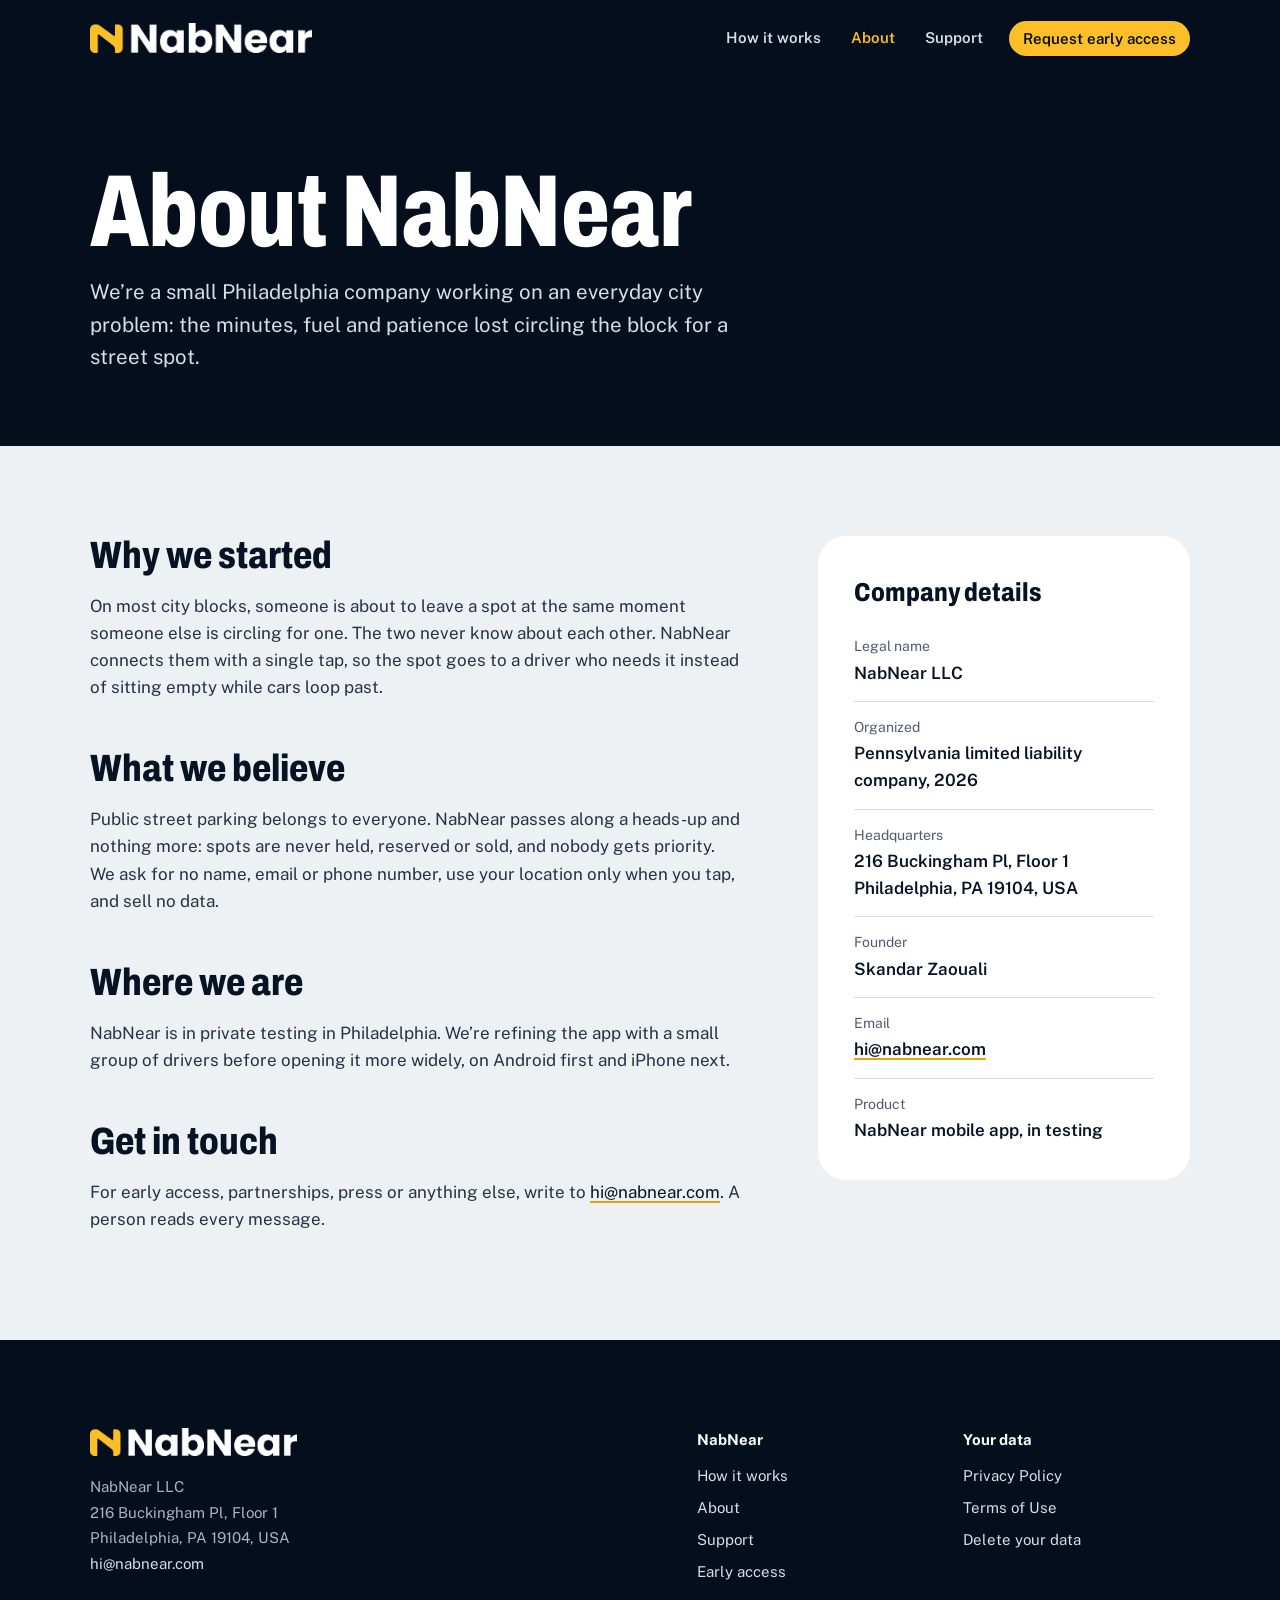
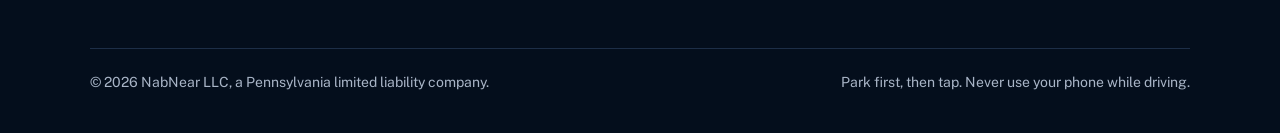
==== about/index.html @ 6b27396f "New site: design, How it works, About, Support Co-Authored-By: Claude Opus 5.5 <noreply@anthropic.co" ====
<!doctype html>
<html lang="en"><head><meta charset="utf-8"><meta name="viewport" content="width=device-width, initial-scale=1">
<title>About NabNear</title><meta name="description" content="NabNear LLC is a Pennsylvania company based in Philadelphia, building a free, anonymous way for drivers to share street parking spots as they open.">
<link rel="icon" href="/favicon.ico" sizes="any"><link rel="icon" type="image/png" sizes="32x32" href="/favicon-32.png"><link rel="apple-touch-icon" href="/apple-touch-icon.png">
<meta name="theme-color" content="#040E1C"><link rel="canonical" href="https://nabnear.com/about/">
<meta property="og:type" content="website"><meta property="og:site_name" content="NabNear"><meta property="og:title" content="About NabNear"><meta property="og:description" content="NabNear LLC is a Pennsylvania company based in Philadelphia, building a free, anonymous way for drivers to share street parking spots as they open."><meta property="og:image" content="https://nabnear.com/og.png"><meta property="og:url" content="https://nabnear.com/about/"><meta name="twitter:card" content="summary_large_image">
<link rel="preload" href="/assets/fonts/archivo.woff2" as="font" type="font/woff2" crossorigin><link rel="preload" href="/assets/fonts/public-sans.woff2" as="font" type="font/woff2" crossorigin>
<link rel="stylesheet" href="/assets/site.css">
</head><body>
<a class="skip" href="#main">Skip to content</a>
<header class="site-head"><div class="wrap">
<a href="/" class="brand" aria-label="NabNear home"><img src="/assets/logo-white.png" alt="NabNear" width="222" height="30"></a>
<nav class="nav" aria-label="Main"><a href="/how-it-works/">How it works</a><a href="/about/" aria-current="page">About</a><a href="/support/">Support</a><a class="btn btn-curb btn-sm" href="mailto:hi@nabnear.com?subject=NabNear%20early%20access">Request early access</a></nav>
<details class="menu"><summary>Menu</summary><div class="menu-panel"><a href="/">Home</a><a href="/how-it-works/">How it works</a><a href="/about/" aria-current="page">About</a><a href="/support/">Support</a><a href="mailto:hi@nabnear.com?subject=NabNear%20early%20access">Request early access</a></div></details>
</div></header>
<main id="main">
<section class="page-head"><div class="wrap"><h1>About NabNear</h1><p>We&rsquo;re a small Philadelphia company working on an everyday city problem: the minutes, fuel and patience lost circling the block for a street spot.</p></div></section>
<section class="page-body"><div class="wrap split">
<div class="prose">
<h2>Why we started</h2>
<p>On most city blocks, someone is about to leave a spot at the same moment someone else is circling for one. The two never know about each other. NabNear connects them with a single tap, so the spot goes to a driver who needs it instead of sitting empty while cars loop past.</p>
<h2>What we believe</h2>
<p>Public street parking belongs to everyone. NabNear passes along a heads-up and nothing more: spots are never held, reserved or sold, and nobody gets priority. We ask for no name, email or phone number, use your location only when you tap, and sell no data.</p>
<h2>Where we are</h2>
<p>NabNear is in private testing in Philadelphia. We&rsquo;re refining the app with a small group of drivers before opening it more widely, on Android first and iPhone next.</p>
<h2>Get in touch</h2>
<p>For early access, partnerships, press or anything else, write to <a href="mailto:hi@nabnear.com">hi@nabnear.com</a>. A person reads every message.</p>
</div>
<aside class="facts" aria-label="Company details"><h2>Company details</h2><dl>
<div><dt>Legal name</dt><dd>NabNear LLC</dd></div>
<div><dt>Organized</dt><dd>Pennsylvania limited liability company, 2026</dd></div>
<div><dt>Headquarters</dt><dd>216 Buckingham Pl, Floor 1<br>Philadelphia, PA 19104, USA</dd></div>
<div><dt>Founder</dt><dd>Skandar Zaouali</dd></div>
<div><dt>Email</dt><dd><a href="mailto:hi@nabnear.com">hi@nabnear.com</a></dd></div>
<div><dt>Product</dt><dd>NabNear mobile app, in testing</dd></div>
</dl></aside>
</div></section>
</main>
<footer class="site-foot"><div class="wrap">
<div class="foot-grid">
<div><img src="/assets/logo-white.png" alt="NabNear" width="207" height="28">
<address>NabNear LLC<br>216 Buckingham Pl, Floor 1<br>Philadelphia, PA 19104, USA<br><a href="mailto:hi@nabnear.com">hi@nabnear.com</a></address></div>
<div><h2>NabNear</h2><ul><li><a href="/how-it-works/">How it works</a></li><li><a href="/about/">About</a></li><li><a href="/support/">Support</a></li><li><a href="mailto:hi@nabnear.com?subject=NabNear%20early%20access">Early access</a></li></ul></div>
<div><h2>Your data</h2><ul><li><a href="/privacy/">Privacy Policy</a></li><li><a href="/terms/">Terms of Use</a></li><li><a href="/delete/">Delete your data</a></li></ul></div>
</div>
<div class="fine"><span>&copy; 2026 NabNear LLC, a Pennsylvania limited liability company.</span><span>Park first, then tap. Never use your phone while driving.</span></div>
</div></footer>
</body></html>
---- assets/site.css ----
/* NabNear — site styles. Fonts are self-hosted: no third-party requests. */
@font-face{font-family:"Archivo";src:url("/assets/fonts/archivo.woff2") format("woff2");font-weight:100 900;font-stretch:62% 125%;font-display:swap}
@font-face{font-family:"Public Sans";src:url("/assets/fonts/public-sans.woff2") format("woff2");font-weight:100 900;font-display:swap}

:root{
  --night:#040E1C;      /* brand navy */
  --asphalt:#0B1A2E;    /* raised dark surface */
  --lane:#1D2E47;       /* lines on dark */
  --curb:#FDBF27;       /* brand yellow: the one accent */
  --curb-deep:#E3A50C;
  --sidewalk:#EEF1F3;   /* light page background (cool, concrete) */
  --paper:#FFFFFF;
  --ink:#071325;        /* text on light */
  --slate:#4F5C70;      /* secondary text on light */
  --mist:#A9B5C7;       /* secondary text on dark */
  --rule:#D5DBE3;
  --display:"Archivo","Arial Narrow",system-ui,sans-serif;
  --text:"Public Sans",system-ui,-apple-system,"Segoe UI",Roboto,sans-serif;
  --wrap:1180px;
  --gutter:clamp(16px,4vw,40px);
}

*,*::before,*::after{box-sizing:border-box}
html{-webkit-text-size-adjust:100%;scroll-behavior:smooth}
@media (prefers-reduced-motion:reduce){html{scroll-behavior:auto}}
body{margin:0;font-family:var(--text);font-size:17px;line-height:1.6;color:var(--ink);background:var(--sidewalk);text-rendering:optimizeLegibility;-webkit-font-smoothing:antialiased}
img,svg{display:block;max-width:100%}
a{color:inherit}
:focus-visible{outline:3px solid var(--curb);outline-offset:3px;border-radius:4px}
.wrap{max-width:var(--wrap);margin:0 auto;padding:0 var(--gutter)}
.skip{position:absolute;left:-999px;top:8px;background:var(--curb);color:var(--night);padding:8px 14px;border-radius:8px;font-weight:700;z-index:20}
.skip:focus{left:12px}

/* ---------- Header ---------- */
.site-head{background:var(--night);color:#fff;position:relative;z-index:10}
.site-head .wrap{display:flex;align-items:center;gap:24px;height:76px}
.brand{display:flex;align-items:center;flex:none}
.brand img{height:30px;width:auto}
.nav{margin-left:auto;display:flex;align-items:center;gap:6px}
.nav a{font-weight:600;font-size:15px;color:#D6DEE9;text-decoration:none;padding:8px 12px;border-radius:999px}
.nav a:hover{color:#fff;background:rgba(255,255,255,.06)}
.nav a[aria-current="page"]{color:var(--curb)}
.nav .btn-sm{margin-left:8px}
.nav a.btn-curb{color:var(--night);background:var(--curb)}
.nav a.btn-curb:hover{background:#FFD04F;color:var(--night)}
.menu{display:none;margin-left:auto}
.menu summary{list-style:none;cursor:pointer;color:#fff;font-weight:600;font-size:15px;padding:9px 14px;border:1px solid var(--lane);border-radius:999px}
.menu summary::-webkit-details-marker{display:none}
.menu[open] summary{border-color:var(--curb);color:var(--curb)}
.menu-panel{position:absolute;left:0;right:0;top:76px;background:var(--night);border-top:1px solid var(--lane);padding:8px var(--gutter) 22px;display:grid}
.menu-panel a{color:#fff;text-decoration:none;font-family:var(--display);font-stretch:85%;font-weight:700;font-size:26px;padding:12px 0;border-bottom:1px solid var(--lane)}
.menu-panel a[aria-current="page"]{color:var(--curb)}
@media (max-width:860px){.nav{display:none}.menu{display:block}.brand img{height:26px}}

/* ---------- Buttons ---------- */
.btn{display:inline-flex;align-items:center;gap:10px;font-family:var(--text);font-weight:700;font-size:16px;line-height:1;text-decoration:none;padding:16px 24px;border-radius:999px;border:2px solid transparent;transition:background .15s,color .15s,border-color .15s}
.btn-curb{background:var(--curb);color:var(--night)}
.btn-curb:hover{background:#FFD04F}
.btn-ghost{color:#fff;border-color:var(--lane)}
.btn-ghost:hover{border-color:#fff}
.btn-ink{background:var(--night);color:#fff}
.btn-ink:hover{background:var(--asphalt)}
.btn-sm{padding:10px 16px;font-size:14px}

/* ---------- Hero ---------- */
.hero{background:var(--night);color:#fff;overflow:hidden;position:relative}
.hero .wrap{display:grid;grid-template-columns:minmax(0,5fr) minmax(0,6fr);gap:clamp(24px,4vw,64px);align-items:center;padding-top:clamp(40px,7vw,96px);padding-bottom:clamp(48px,7vw,104px)}
.status{display:inline-flex;align-items:center;gap:10px;font-size:15px;color:var(--mist);margin:0 0 22px}
.status i{width:9px;height:9px;border-radius:50%;background:var(--curb);box-shadow:0 0 0 4px rgba(253,191,39,.18)}
.hero h1{font-family:var(--display);font-weight:800;font-stretch:72%;font-size:clamp(64px,10.5vw,152px);line-height:.86;letter-spacing:-.01em;margin:0 0 26px}
.hero h1 span{display:block}
.lede{font-size:clamp(18px,1.6vw,21px);line-height:1.55;color:#D6DEE9;max-width:30em;margin:0 0 34px}
.actions{display:flex;flex-wrap:wrap;gap:12px}
.street{position:relative}
.street svg{width:100%;height:auto;border-radius:28px}
@media (max-width:900px){.hero .wrap{grid-template-columns:1fr}.street{margin-top:8px}}

/* ---------- Sections ---------- */
section{position:relative}
.band{padding:clamp(64px,9vw,128px) 0}
.band-dark{background:var(--night);color:#fff}
.band-paper{background:var(--paper)}
.h2{font-family:var(--display);font-weight:800;font-stretch:78%;font-size:clamp(40px,5.6vw,76px);line-height:.95;letter-spacing:-.005em;margin:0 0 18px}
.intro{font-size:19px;color:var(--slate);max-width:36em;margin:0}
.band-dark .intro{color:var(--mist)}
.head-row{display:flex;justify-content:space-between;align-items:end;gap:32px;flex-wrap:wrap;margin-bottom:clamp(40px,6vw,72px)}

/* How it works: a real sequence, drawn along a curb */
.steps{list-style:none;margin:0;padding:0;display:grid;grid-template-columns:repeat(3,minmax(0,1fr));gap:0;position:relative}
.steps::before{content:"";position:absolute;left:0;right:0;top:27px;height:6px;border-radius:6px;background:repeating-linear-gradient(90deg,var(--curb) 0 64px,var(--night) 64px 76px)}
.step{padding:0 clamp(16px,3vw,40px) 0 0;position:relative}
.step .tick{width:60px;height:60px;border-radius:18px;background:var(--night);color:var(--curb);display:grid;place-items:center;position:relative;margin-bottom:26px;border:3px solid var(--sidewalk)}
.step .tick svg{width:30px;height:30px}
.step .n{font-family:var(--display);font-stretch:75%;font-weight:700;font-size:15px;color:var(--slate);margin:0 0 4px}
.step h3{font-family:var(--display);font-weight:800;font-stretch:80%;font-size:34px;line-height:1;margin:0 0 12px}
.step p{margin:0;color:var(--slate);max-width:22em}
@media (max-width:820px){
  .steps{grid-template-columns:1fr;gap:40px}
  .steps::before{left:23px;right:auto;top:8px;bottom:8px;width:6px;height:auto;background:repeating-linear-gradient(180deg,var(--curb) 0 64px,var(--night) 64px 76px)}
  .step{display:grid;grid-template-columns:52px minmax(0,1fr);column-gap:18px;padding:0}
  .step .tick{grid-row:1 / span 3;margin:0;width:52px;height:52px;border-radius:16px}
  .step .n,.step h3,.step p{grid-column:2}
}
/* Alerts */
.alerts{display:grid;grid-template-columns:repeat(2,minmax(0,1fr));gap:clamp(16px,2.4vw,28px);margin-top:clamp(56px,7vw,88px)}
.alert{background:var(--paper);border-radius:28px;padding:clamp(26px,3vw,40px);display:grid;grid-template-columns:auto 1fr;gap:20px;align-items:start}
.alert .ic{width:52px;height:52px;border-radius:16px;background:var(--curb);color:var(--night);display:grid;place-items:center}
.alert .ic svg{width:26px;height:26px}
.alert h3{font-family:var(--display);font-weight:800;font-stretch:82%;font-size:28px;line-height:1.05;margin:4px 0 8px}
.alert p{margin:0;color:var(--slate)}
@media (max-width:820px){.alerts{grid-template-columns:1fr}}

/* Promises: definition list on dark */
.promises{display:grid;grid-template-columns:minmax(0,4fr) minmax(0,7fr);gap:clamp(32px,6vw,96px);align-items:start}
.promises dl{margin:0;border-top:1px solid var(--lane)}
.promises dl > div{display:grid;grid-template-columns:minmax(0,5fr) minmax(0,7fr);gap:24px;padding:26px 0;border-bottom:1px solid var(--lane)}
.promises dt{font-family:var(--display);font-weight:800;font-stretch:82%;font-size:clamp(24px,2.4vw,32px);line-height:1.05;color:#fff}
.promises dd{margin:0;color:var(--mist)}
@media (max-width:900px){.promises{grid-template-columns:1fr}.promises dl > div{grid-template-columns:1fr;gap:6px}}

/* Philadelphia: street-sign grid */
.city{display:grid;grid-template-columns:minmax(0,5fr) minmax(0,6fr);gap:clamp(32px,6vw,96px);align-items:center}
.signs{display:flex;flex-wrap:wrap;gap:10px}
.sign{font-family:var(--display);font-stretch:70%;font-weight:700;font-size:clamp(18px,1.8vw,24px);background:var(--night);color:#fff;padding:9px 16px 8px;border-radius:8px;box-shadow:inset 0 0 0 2px #fff,inset 0 0 0 4px var(--night);white-space:nowrap}
.sign.on{background:var(--curb);color:var(--night);box-shadow:inset 0 0 0 2px var(--night),inset 0 0 0 4px var(--curb)}
@media (max-width:900px){.city{grid-template-columns:1fr}}

/* Safety strip */
.safety{background:var(--curb);color:var(--night)}
.safety .wrap{display:flex;align-items:center;gap:22px;padding-top:30px;padding-bottom:30px;flex-wrap:wrap}
.safety svg{width:40px;height:40px;flex:none}
.safety p{margin:0;font-family:var(--display);font-stretch:80%;font-weight:800;font-size:clamp(24px,2.8vw,36px);line-height:1.05}
.safety small{display:block;font-family:var(--text);font-weight:500;font-size:16px;font-stretch:100%;margin-top:6px}

/* Closing call */
.closer .wrap{display:flex;justify-content:space-between;align-items:center;gap:28px;flex-wrap:wrap}
.closer .h2{margin:0}

/* ---------- Inner pages ---------- */
.page-head{background:var(--night);color:#fff;padding:clamp(48px,7vw,96px) 0 clamp(40px,6vw,72px)}
.page-head h1{font-family:var(--display);font-weight:800;font-stretch:74%;font-size:clamp(52px,8vw,112px);line-height:.9;margin:0 0 18px;letter-spacing:-.005em}
.page-head p{font-size:clamp(18px,1.6vw,21px);color:#D6DEE9;max-width:34em;margin:0}
.page-body{padding:clamp(48px,7vw,96px) 0}
.split{display:grid;grid-template-columns:minmax(0,7fr) minmax(0,4fr);gap:clamp(32px,6vw,88px);align-items:start}
@media (max-width:900px){.split{grid-template-columns:1fr}}
.prose{max-width:42em}
.prose h2{font-family:var(--display);font-weight:800;font-stretch:80%;font-size:clamp(28px,3vw,38px);line-height:1.05;margin:48px 0 12px}
.prose h2:first-child{margin-top:0}
.prose p,.prose li{color:#253247}
.prose a{color:var(--ink);text-decoration-color:var(--curb-deep);text-decoration-thickness:2px;text-underline-offset:3px}
.facts{background:var(--paper);border-radius:28px;padding:clamp(24px,3vw,36px);position:sticky;top:24px}
.facts h2{font-family:var(--display);font-weight:800;font-stretch:82%;font-size:26px;margin:0 0 8px}
.facts dl{margin:0}
.facts dl > div{padding:14px 0;border-bottom:1px solid var(--rule)}
.facts dl > div:last-child{border-bottom:0;padding-bottom:0}
.facts dt{font-size:14px;color:var(--slate)}
.facts dd{margin:2px 0 0;font-weight:600}
.facts a{text-decoration-color:var(--curb-deep);text-decoration-thickness:2px;text-underline-offset:3px}

/* FAQ */
.faq{border-top:2px solid var(--night)}
.faq details{border-bottom:1px solid var(--rule)}
.faq summary{cursor:pointer;list-style:none;display:flex;justify-content:space-between;align-items:center;gap:20px;padding:22px 0;font-family:var(--display);font-stretch:85%;font-weight:700;font-size:clamp(20px,2vw,25px);line-height:1.2}
.faq summary::-webkit-details-marker{display:none}
.faq summary::after{content:"";flex:none;width:30px;height:30px;border-radius:50%;background:var(--night) url("data:image/svg+xml,%3Csvg xmlns='http://www.w3.org/2000/svg' viewBox='0 0 24 24'%3E%3Cpath d='M12 5v14M5 12h14' stroke='%23FDBF27' stroke-width='2.6' stroke-linecap='round'/%3E%3C/svg%3E") center/16px no-repeat;transition:transform .2s}
.faq details[open] summary::after{transform:rotate(45deg)}
.faq .a{padding:0 0 24px;color:#253247;max-width:40em}
.faq .a p{margin:0 0 12px}
.faq .a p:last-child{margin:0}
@media (prefers-reduced-motion:reduce){.faq summary::after{transition:none}}
.contact-card{background:var(--night);color:#fff;border-radius:28px;padding:clamp(26px,3vw,36px);position:sticky;top:24px}
.contact-card h2{font-family:var(--display);font-weight:800;font-stretch:82%;font-size:30px;line-height:1;margin:0 0 10px}
.contact-card p{color:var(--mist);margin:0 0 20px}
.contact-card ul{list-style:none;margin:22px 0 0;padding:20px 0 0;border-top:1px solid var(--lane)}
.contact-card li{margin:0 0 10px}
.contact-card li a{color:#fff;text-decoration-color:var(--curb);text-underline-offset:3px}

/* Legal pages keep their existing markup inside .legal */
.legal{max-width:52em}
.legal h1{display:none}
.legal .meta{color:var(--slate);font-size:15px;margin:0 0 28px}
.legal h2{font-family:var(--display);font-weight:800;font-stretch:82%;font-size:clamp(24px,2.4vw,30px);line-height:1.1;margin:40px 0 10px}
.legal p,.legal li{color:#253247}
.legal a{color:var(--ink);text-decoration-color:var(--curb-deep);text-decoration-thickness:2px;text-underline-offset:3px}
.legal .tbl{overflow-x:auto;border-radius:18px;border:1px solid var(--rule);background:var(--paper);margin:14px 0}
.legal table{border-collapse:collapse;width:100%;font-size:15px;min-width:640px}
.legal th,.legal td{padding:12px 14px;text-align:left;vertical-align:top;border-bottom:1px solid var(--rule)}
.legal tr:last-child td{border-bottom:0}
.legal th{background:var(--night);color:#fff;font-weight:600}
.legal input{font:inherit;font-size:22px;letter-spacing:3px;padding:16px 18px;width:100%;max-width:420px;border:2px solid var(--rule);border-radius:16px;text-transform:uppercase;background:var(--paper);color:var(--ink);display:block}
.legal input:focus{border-color:var(--night);outline:none;box-shadow:0 0 0 4px rgba(253,191,39,.55)}
.legal button{margin-top:14px;font:inherit;font-weight:700;padding:16px 24px;border:0;border-radius:999px;background:#B91C1C;color:#fff;cursor:pointer}
.legal button:hover{background:#991616}
.legal button:disabled{opacity:.6;cursor:default}
.legal #msg{margin-top:16px;font-weight:700}
.legal small{color:var(--slate);font-size:15px}

/* ---------- Footer ---------- */
.site-foot{background:var(--night);color:var(--mist);padding:clamp(56px,7vw,88px) 0 40px;font-size:15px}
.foot-grid{display:grid;grid-template-columns:minmax(0,5fr) repeat(2,minmax(0,2fr));gap:40px}
.foot-grid img{height:28px;width:auto;margin-bottom:18px}
.foot-grid h2{font-family:var(--text);font-size:15px;font-weight:700;color:#fff;margin:0 0 12px}
.foot-grid ul{list-style:none;margin:0;padding:0}
.foot-grid li{margin:0 0 8px}
.site-foot a{color:#D6DEE9;text-decoration:none}
.site-foot a:hover{color:var(--curb)}
.foot-grid address{font-style:normal;line-height:1.7}
.fine{margin-top:56px;padding-top:22px;border-top:1px solid var(--lane);display:flex;flex-wrap:wrap;justify-content:space-between;gap:12px;font-size:14px}
@media (max-width:760px){.foot-grid{grid-template-columns:1fr 1fr}.foot-grid > div:first-child{grid-column:1/-1}}

/* ---------- Hero street animation ---------- */
.street .leaver{animation:leave 11s cubic-bezier(.55,0,.35,1) infinite}
.street .slot{opacity:0;animation:slot 11s ease infinite}
.street .pin{opacity:0;transform-origin:50% 100%;transform-box:fill-box;animation:pin 11s cubic-bezier(.3,1.6,.5,1) infinite}
.street .seeker{animation:seek 11s cubic-bezier(.3,0,.2,1) infinite}
.street .chip-open{opacity:0;animation:chipOpen 11s ease infinite}
.street .chip-got{opacity:0;animation:chipGot 11s ease infinite}
.street .halo{opacity:0;transform-origin:center;transform-box:fill-box;animation:halo 11s ease-out infinite}
@keyframes leave{0%,12%{transform:translate(0,0)}20%{transform:translate(14px,32px)}34%{transform:translate(420px,40px);opacity:1}36%,100%{transform:translate(420px,40px);opacity:0}}
@keyframes slot{0%,20%{opacity:0}26%,78%{opacity:1}86%,100%{opacity:0}}
@keyframes pin{0%,24%{opacity:0;transform:translateY(-26px) scale(.6)}30%{opacity:1;transform:translateY(0) scale(1)}62%{opacity:1;transform:translateY(0) scale(1)}68%,100%{opacity:0;transform:translateY(-8px) scale(.9)}}
@keyframes halo{0%,28%{opacity:0;transform:scale(.4)}34%{opacity:.55;transform:scale(1)}44%{opacity:0;transform:scale(1.6)}100%{opacity:0}}
@keyframes seek{0%,36%{transform:translate(-300px,40px)}58%{transform:translate(-10px,40px)}66%{transform:translate(4px,8px)}72%,92%{transform:translate(0,0);opacity:1}97%,100%{transform:translate(0,0);opacity:0}}
@keyframes chipOpen{0%,28%{opacity:0}32%,60%{opacity:1}64%,100%{opacity:0}}
@keyframes chipGot{0%,68%{opacity:0}72%,90%{opacity:1}95%,100%{opacity:0}}
@media (prefers-reduced-motion:reduce){
  .street .leaver{animation:none;opacity:0}
  .street .seeker{animation:none;transform:translate(-120px,40px)}
  .street .slot,.street .pin,.street .chip-open{animation:none;opacity:1;transform:none}
  .street .chip-got,.street .halo{animation:none;opacity:0}
}

/* Polish */
h1,h2,h3,.h2{text-wrap:balance}
p,dd,li{text-wrap:pretty}
.street svg{box-shadow:0 0 0 1px var(--lane),0 30px 80px -30px rgba(0,0,0,.8)}
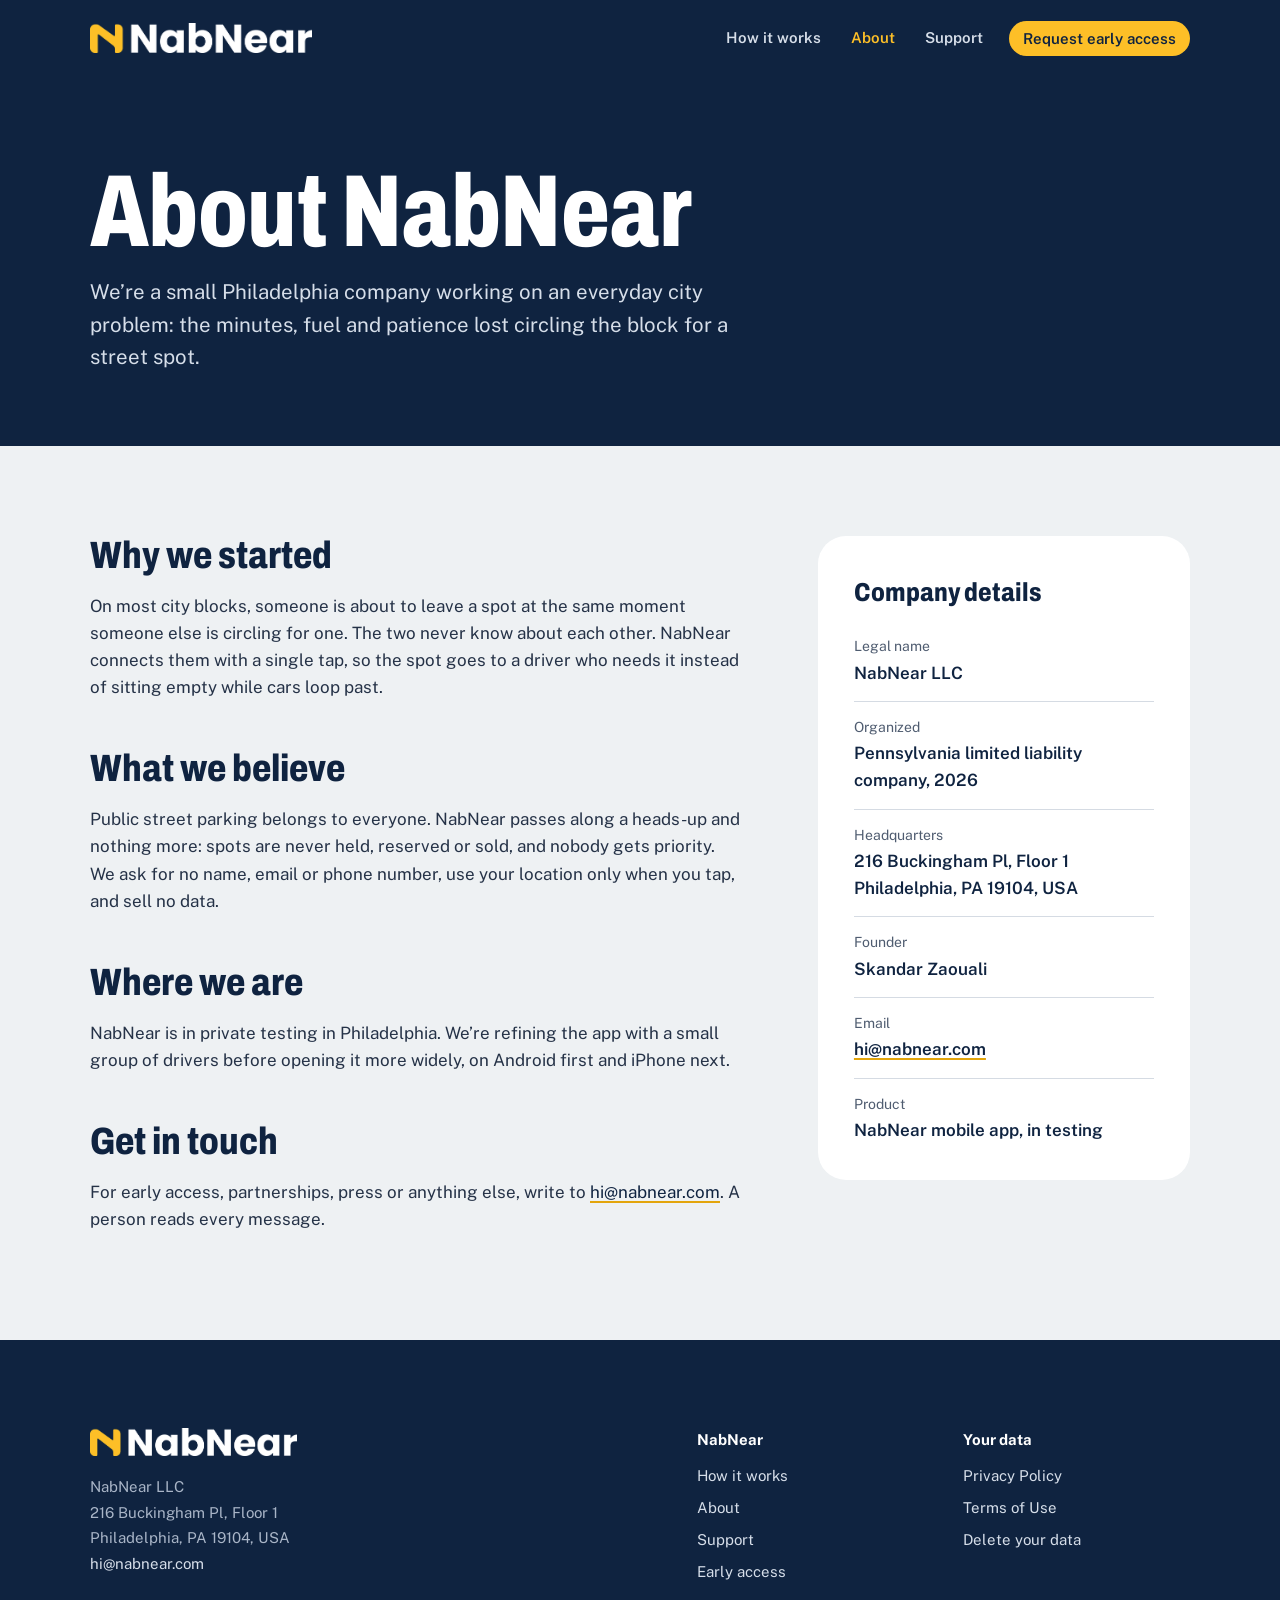
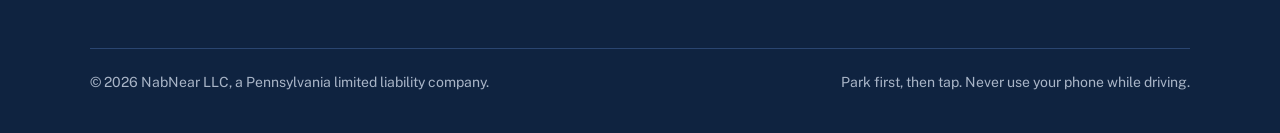
==== commit ef919045: "Brand navy #0F2340, N pin in hero, new touch icon, privacy wording Co-Authored-By: Claude Opus 5.5 <" ====
--- a/about/index.html
+++ b/about/index.html
@@ -2,7 +2,7 @@
 <html lang="en"><head><meta charset="utf-8"><meta name="viewport" content="width=device-width, initial-scale=1">
 <title>About NabNear</title><meta name="description" content="NabNear LLC is a Pennsylvania company based in Philadelphia, building a free, anonymous way for drivers to share street parking spots as they open.">
 <link rel="icon" href="/favicon.ico" sizes="any"><link rel="icon" type="image/png" sizes="32x32" href="/favicon-32.png"><link rel="apple-touch-icon" href="/apple-touch-icon.png">
-<meta name="theme-color" content="#040E1C"><link rel="canonical" href="https://nabnear.com/about/">
+<meta name="theme-color" content="#0F2340"><link rel="canonical" href="https://nabnear.com/about/">
 <meta property="og:type" content="website"><meta property="og:site_name" content="NabNear"><meta property="og:title" content="About NabNear"><meta property="og:description" content="NabNear LLC is a Pennsylvania company based in Philadelphia, building a free, anonymous way for drivers to share street parking spots as they open."><meta property="og:image" content="https://nabnear.com/og.png"><meta property="og:url" content="https://nabnear.com/about/"><meta name="twitter:card" content="summary_large_image">
 <link rel="preload" href="/assets/fonts/archivo.woff2" as="font" type="font/woff2" crossorigin><link rel="preload" href="/assets/fonts/public-sans.woff2" as="font" type="font/woff2" crossorigin>
 <link rel="stylesheet" href="/assets/site.css">
--- a/assets/site.css
+++ b/assets/site.css
@@ -3,14 +3,14 @@
 @font-face{font-family:"Public Sans";src:url("/assets/fonts/public-sans.woff2") format("woff2");font-weight:100 900;font-display:swap}
 
 :root{
-  --night:#040E1C;      /* brand navy */
-  --asphalt:#0B1A2E;    /* raised dark surface */
-  --lane:#1D2E47;       /* lines on dark */
+  --night:#0F2340;      /* brand navy */
+  --asphalt:#183156;    /* raised dark surface */
+  --lane:#2A4570;       /* lines on dark */
   --curb:#FDBF27;       /* brand yellow: the one accent */
   --curb-deep:#E3A50C;
   --sidewalk:#EEF1F3;   /* light page background (cool, concrete) */
   --paper:#FFFFFF;
-  --ink:#071325;        /* text on light */
+  --ink:#0F2340;        /* text on light */
   --slate:#4F5C70;      /* secondary text on light */
   --mist:#A9B5C7;       /* secondary text on dark */
   --rule:#D5DBE3;
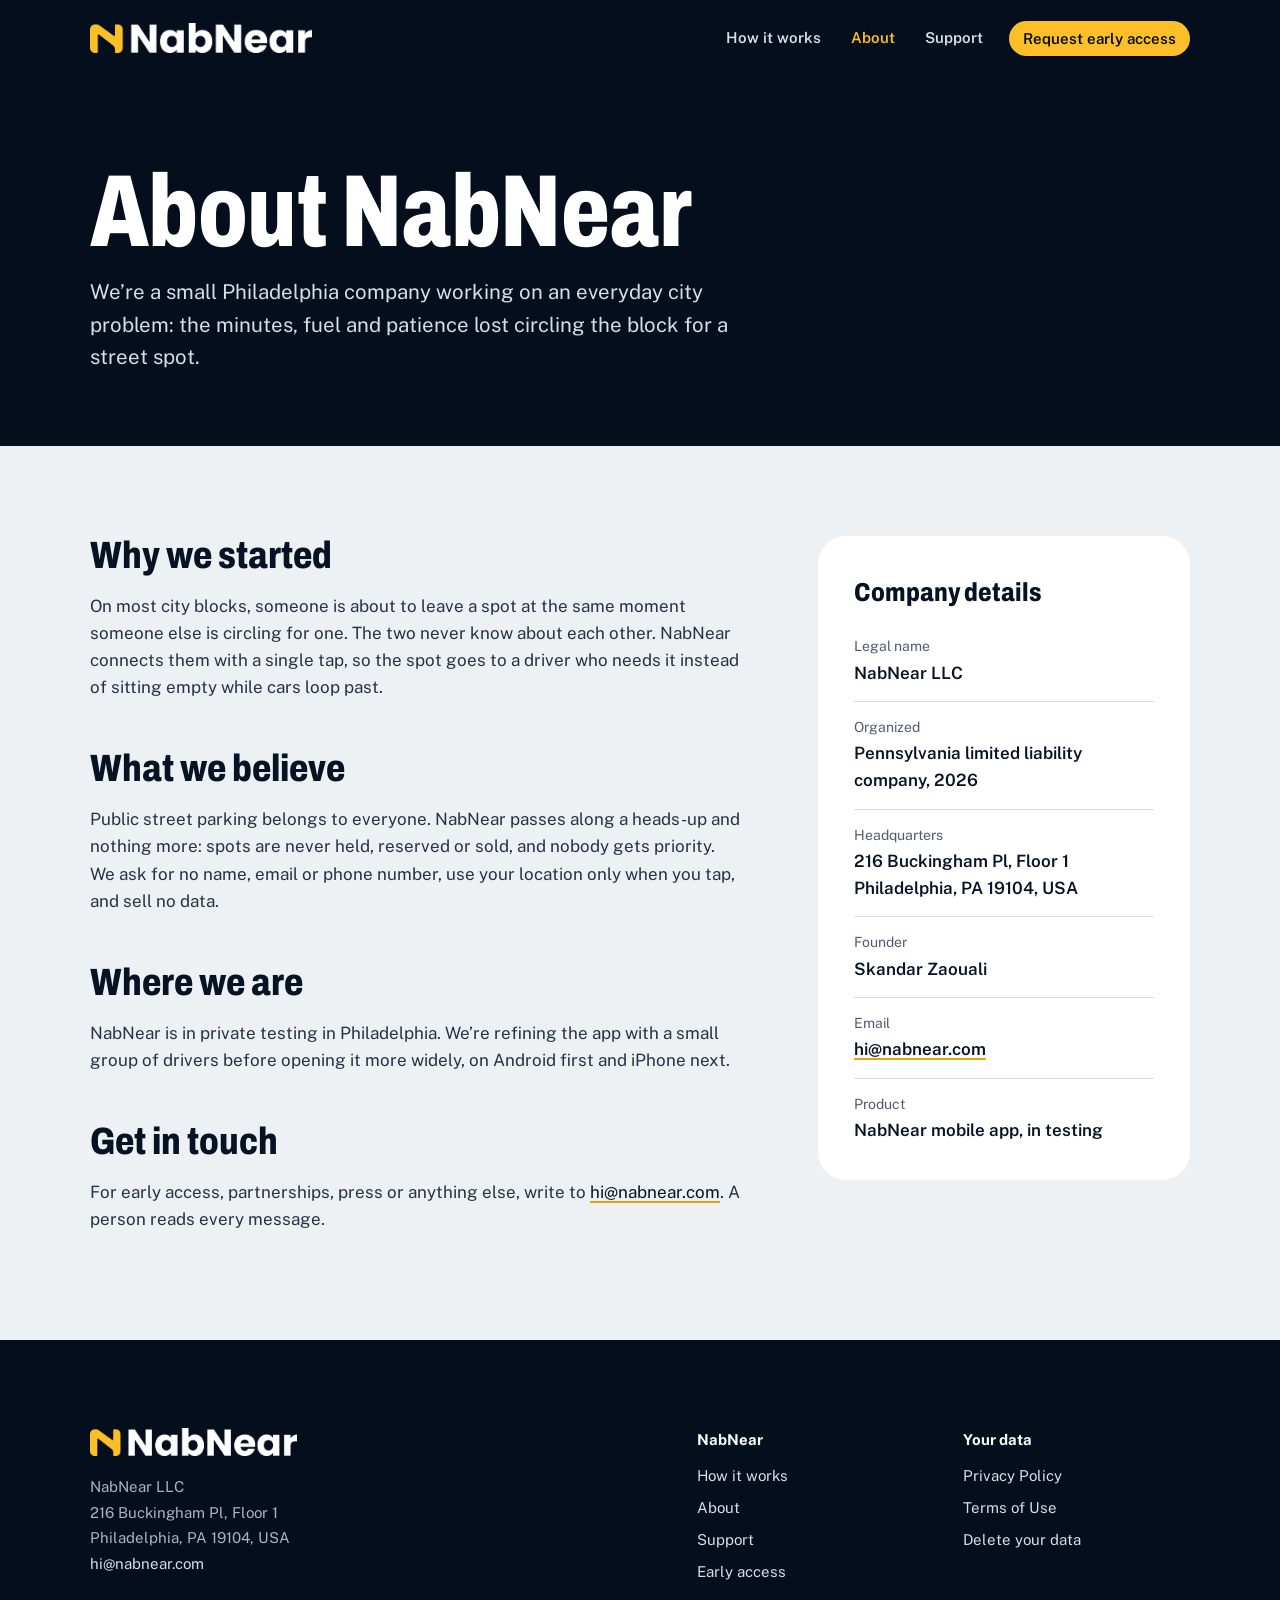
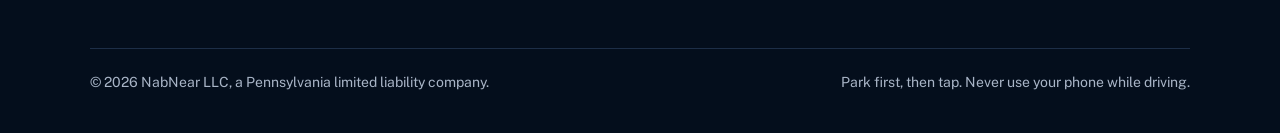
==== commit a2353838: "Back to original dark navy, keep N pin Co-Authored-By: Claude Opus 5.5 <noreply@anthropic.com>" ====
--- a/about/index.html
+++ b/about/index.html
@@ -2,7 +2,7 @@
 <html lang="en"><head><meta charset="utf-8"><meta name="viewport" content="width=device-width, initial-scale=1">
 <title>About NabNear</title><meta name="description" content="NabNear LLC is a Pennsylvania company based in Philadelphia, building a free, anonymous way for drivers to share street parking spots as they open.">
 <link rel="icon" href="/favicon.ico" sizes="any"><link rel="icon" type="image/png" sizes="32x32" href="/favicon-32.png"><link rel="apple-touch-icon" href="/apple-touch-icon.png">
-<meta name="theme-color" content="#0F2340"><link rel="canonical" href="https://nabnear.com/about/">
+<meta name="theme-color" content="#040E1C"><link rel="canonical" href="https://nabnear.com/about/">
 <meta property="og:type" content="website"><meta property="og:site_name" content="NabNear"><meta property="og:title" content="About NabNear"><meta property="og:description" content="NabNear LLC is a Pennsylvania company based in Philadelphia, building a free, anonymous way for drivers to share street parking spots as they open."><meta property="og:image" content="https://nabnear.com/og.png"><meta property="og:url" content="https://nabnear.com/about/"><meta name="twitter:card" content="summary_large_image">
 <link rel="preload" href="/assets/fonts/archivo.woff2" as="font" type="font/woff2" crossorigin><link rel="preload" href="/assets/fonts/public-sans.woff2" as="font" type="font/woff2" crossorigin>
 <link rel="stylesheet" href="/assets/site.css">
--- a/assets/site.css
+++ b/assets/site.css
@@ -3,14 +3,14 @@
 @font-face{font-family:"Public Sans";src:url("/assets/fonts/public-sans.woff2") format("woff2");font-weight:100 900;font-display:swap}
 
 :root{
-  --night:#0F2340;      /* brand navy */
-  --asphalt:#183156;    /* raised dark surface */
-  --lane:#2A4570;       /* lines on dark */
+  --night:#040E1C;      /* brand navy */
+  --asphalt:#0B1A2E;    /* raised dark surface */
+  --lane:#1D2E47;       /* lines on dark */
   --curb:#FDBF27;       /* brand yellow: the one accent */
   --curb-deep:#E3A50C;
   --sidewalk:#EEF1F3;   /* light page background (cool, concrete) */
   --paper:#FFFFFF;
-  --ink:#0F2340;        /* text on light */
+  --ink:#071325;        /* text on light */
   --slate:#4F5C70;      /* secondary text on light */
   --mist:#A9B5C7;       /* secondary text on dark */
   --rule:#D5DBE3;
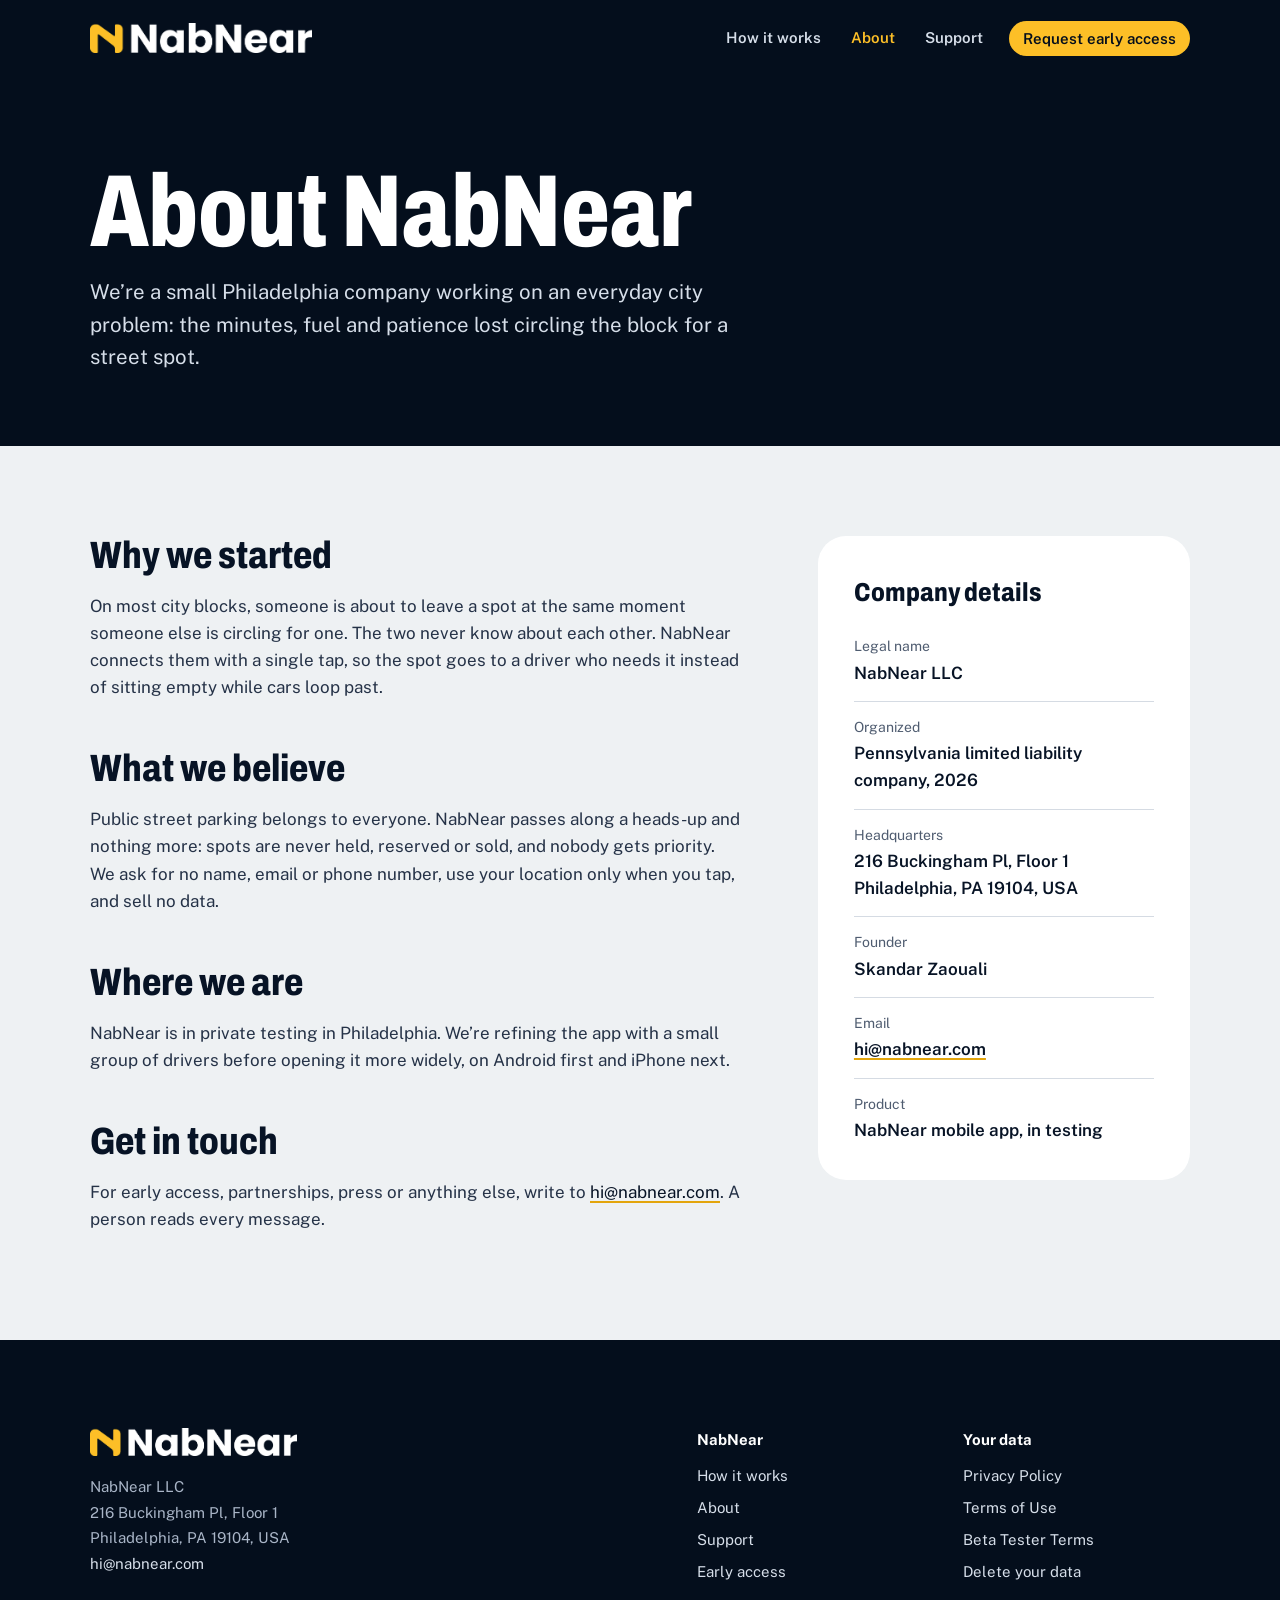
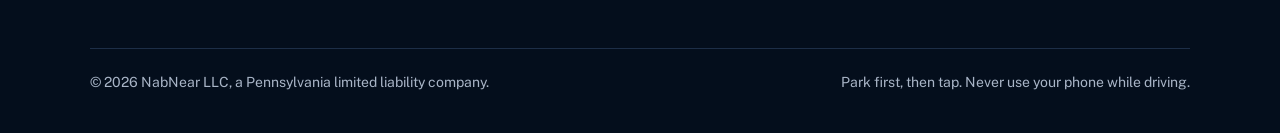
==== commit a5718770: "Beta Tester Terms page, required agreement checkbox on early-access form Co-Authored-By: Claude Opus" ====
--- a/about/index.html
+++ b/about/index.html
@@ -1,17 +1,17 @@
 <!doctype html>
 <html lang="en"><head><meta charset="utf-8"><meta name="viewport" content="width=device-width, initial-scale=1">
-<title>About NabNear</title><meta name="description" content="NabNear LLC is a Pennsylvania company based in Philadelphia, building a free, anonymous way for drivers to share street parking spots as they open.">
+<title>About NabNear</title><meta name="description" content="NabNear LLC is a Pennsylvania company based in Philadelphia, building a free, no-sign-up way for drivers to share street parking spots as they open.">
 <link rel="icon" href="/favicon.ico" sizes="any"><link rel="icon" type="image/png" sizes="32x32" href="/favicon-32.png"><link rel="apple-touch-icon" href="/apple-touch-icon.png">
 <meta name="theme-color" content="#040E1C"><link rel="canonical" href="https://nabnear.com/about/">
-<meta property="og:type" content="website"><meta property="og:site_name" content="NabNear"><meta property="og:title" content="About NabNear"><meta property="og:description" content="NabNear LLC is a Pennsylvania company based in Philadelphia, building a free, anonymous way for drivers to share street parking spots as they open."><meta property="og:image" content="https://nabnear.com/og.png"><meta property="og:url" content="https://nabnear.com/about/"><meta name="twitter:card" content="summary_large_image">
+<meta property="og:type" content="website"><meta property="og:site_name" content="NabNear"><meta property="og:title" content="About NabNear"><meta property="og:description" content="NabNear LLC is a Pennsylvania company based in Philadelphia, building a free, no-sign-up way for drivers to share street parking spots as they open."><meta property="og:image" content="https://nabnear.com/og.png"><meta property="og:url" content="https://nabnear.com/about/"><meta name="twitter:card" content="summary_large_image">
 <link rel="preload" href="/assets/fonts/archivo.woff2" as="font" type="font/woff2" crossorigin><link rel="preload" href="/assets/fonts/public-sans.woff2" as="font" type="font/woff2" crossorigin>
 <link rel="stylesheet" href="/assets/site.css">
 </head><body>
 <a class="skip" href="#main">Skip to content</a>
 <header class="site-head"><div class="wrap">
 <a href="/" class="brand" aria-label="NabNear home"><img src="/assets/logo-white.png" alt="NabNear" width="222" height="30"></a>
-<nav class="nav" aria-label="Main"><a href="/how-it-works/">How it works</a><a href="/about/" aria-current="page">About</a><a href="/support/">Support</a><a class="btn btn-curb btn-sm" href="mailto:hi@nabnear.com?subject=NabNear%20early%20access">Request early access</a></nav>
-<details class="menu"><summary>Menu</summary><div class="menu-panel"><a href="/">Home</a><a href="/how-it-works/">How it works</a><a href="/about/" aria-current="page">About</a><a href="/support/">Support</a><a href="mailto:hi@nabnear.com?subject=NabNear%20early%20access">Request early access</a></div></details>
+<nav class="nav" aria-label="Main"><a href="/how-it-works/">How it works</a><a href="/about/" aria-current="page">About</a><a href="/support/">Support</a><a class="btn btn-curb btn-sm" href="/#early">Request early access</a></nav>
+<details class="menu"><summary>Menu</summary><div class="menu-panel"><a href="/">Home</a><a href="/how-it-works/">How it works</a><a href="/about/" aria-current="page">About</a><a href="/support/">Support</a><a href="/#early">Request early access</a></div></details>
 </div></header>
 <main id="main">
 <section class="page-head"><div class="wrap"><h1>About NabNear</h1><p>We&rsquo;re a small Philadelphia company working on an everyday city problem: the minutes, fuel and patience lost circling the block for a street spot.</p></div></section>
@@ -40,8 +40,8 @@
 <div class="foot-grid">
 <div><img src="/assets/logo-white.png" alt="NabNear" width="207" height="28">
 <address>NabNear LLC<br>216 Buckingham Pl, Floor 1<br>Philadelphia, PA 19104, USA<br><a href="mailto:hi@nabnear.com">hi@nabnear.com</a></address></div>
-<div><h2>NabNear</h2><ul><li><a href="/how-it-works/">How it works</a></li><li><a href="/about/">About</a></li><li><a href="/support/">Support</a></li><li><a href="mailto:hi@nabnear.com?subject=NabNear%20early%20access">Early access</a></li></ul></div>
-<div><h2>Your data</h2><ul><li><a href="/privacy/">Privacy Policy</a></li><li><a href="/terms/">Terms of Use</a></li><li><a href="/delete/">Delete your data</a></li></ul></div>
+<div><h2>NabNear</h2><ul><li><a href="/how-it-works/">How it works</a></li><li><a href="/about/">About</a></li><li><a href="/support/">Support</a></li><li><a href="/#early">Early access</a></li></ul></div>
+<div><h2>Your data</h2><ul><li><a href="/privacy/">Privacy Policy</a></li><li><a href="/terms/">Terms of Use</a></li><li><a href="/beta-terms/">Beta Tester Terms</a></li><li><a href="/delete/">Delete your data</a></li></ul></div>
 </div>
 <div class="fine"><span>&copy; 2026 NabNear LLC, a Pennsylvania limited liability company.</span><span>Park first, then tap. Never use your phone while driving.</span></div>
 </div></footer>
--- a/assets/site.css
+++ b/assets/site.css
@@ -69,6 +69,8 @@
 .status i{width:9px;height:9px;border-radius:50%;background:var(--curb);box-shadow:0 0 0 4px rgba(253,191,39,.18)}
 .hero h1{font-family:var(--display);font-weight:800;font-stretch:72%;font-size:clamp(64px,10.5vw,152px);line-height:.86;letter-spacing:-.01em;margin:0 0 26px}
 .hero h1 span{display:block}
+.hero h1 .h1-park{color:var(--curb,#F6BE2C);font-size:.42em;line-height:1.1;margin-top:.35em;letter-spacing:0}
+.tagline{font-family:var(--display);font-weight:700;font-size:clamp(20px,2vw,26px);line-height:1.3;color:#fff;margin:0 0 14px}
 .lede{font-size:clamp(18px,1.6vw,21px);line-height:1.55;color:#D6DEE9;max-width:30em;margin:0 0 34px}
 .actions{display:flex;flex-wrap:wrap;gap:12px}
 .street{position:relative}
@@ -136,6 +138,40 @@
 .closer .wrap{display:flex;justify-content:space-between;align-items:center;gap:28px;flex-wrap:wrap}
 .closer .h2{margin:0}
 
+
+/* Early access form */
+.closer .wrap{align-items:flex-start}
+.early-copy{flex:1 1 320px;max-width:30em}
+.early-copy p{color:var(--slate);margin:12px 0 0}
+.early-form{flex:1 1 380px;max-width:520px;display:grid;gap:16px;background:var(--night);color:#fff;border-radius:24px;padding:clamp(24px,3vw,36px);box-shadow:0 24px 48px -28px rgba(4,14,28,.55)}
+.early-form .field{display:grid;gap:6px;margin:0;padding:0;border:0;min-width:0}
+.early-form label,.early-form legend{font-weight:700;font-size:15px;padding:0;color:#fff}
+.early-form label span{color:var(--curb)}
+.early-form legend{margin-bottom:6px}
+.early-form input[type=text],.early-form input[type=email]{font:inherit;font-size:16px;color:#fff;background:var(--asphalt);border:2px solid var(--lane);border-radius:12px;padding:12px 14px;width:100%;transition:border-color .15s}
+.early-form input::placeholder{color:var(--mist);opacity:.8}
+.early-form input[type=text]:hover,.early-form input[type=email]:hover{border-color:#2C4366}
+.early-form input:focus-visible{outline:none;border-color:var(--curb);box-shadow:0 0 0 3px rgba(253,191,39,.25)}
+.early-form input:-webkit-autofill{-webkit-text-fill-color:#fff;-webkit-box-shadow:0 0 0 40px var(--asphalt) inset;caret-color:#fff}
+.early-form .choice{display:inline-flex;align-items:center;gap:8px;font-weight:500;margin-right:22px;cursor:pointer;color:#fff}
+.early-form .choice input{width:18px;height:18px;accent-color:var(--curb)}
+.early-form .agree{display:flex;align-items:flex-start;gap:10px;font-weight:500;font-size:14px;line-height:1.45;color:#fff;cursor:pointer}
+.early-form .agree input{flex:none;width:20px;height:20px;margin:1px 0 0;accent-color:var(--curb)}
+.early-form .agree a{color:var(--curb);text-decoration:underline}
+.early-form .agree>span{color:#fff}
+.early-form .agree>span>span{color:var(--curb)}
+.early-form .agree input:focus-visible{outline:2px solid var(--curb);outline-offset:2px}
+.early-form button{justify-self:start;cursor:pointer;margin-top:4px}
+.early-form button:disabled{opacity:.7;cursor:default}
+.early-form .ea-fine{font-size:13px;color:var(--mist);margin:0}
+.ea-status{font-weight:700;margin:0;color:var(--curb)}
+.early-form [hidden]{display:none!important}
+.ea-done{display:flex;gap:14px;align-items:flex-start;outline:none}
+.ea-done svg{flex:none;margin-top:3px}
+.ea-done p{margin:0;font-size:17px;line-height:1.5;color:var(--mist)}
+.ea-done strong{display:inline-block;font-family:var(--display);font-weight:800;font-size:22px;line-height:1.2;color:var(--curb);margin-bottom:4px}
+.hp{position:absolute;left:-9999px;width:1px;height:1px;overflow:hidden}
+
 /* ---------- Inner pages ---------- */
 .page-head{background:var(--night);color:#fff;padding:clamp(48px,7vw,96px) 0 clamp(40px,6vw,72px)}
 .page-head h1{font-family:var(--display);font-weight:800;font-stretch:74%;font-size:clamp(52px,8vw,112px);line-height:.9;margin:0 0 18px;letter-spacing:-.005em}
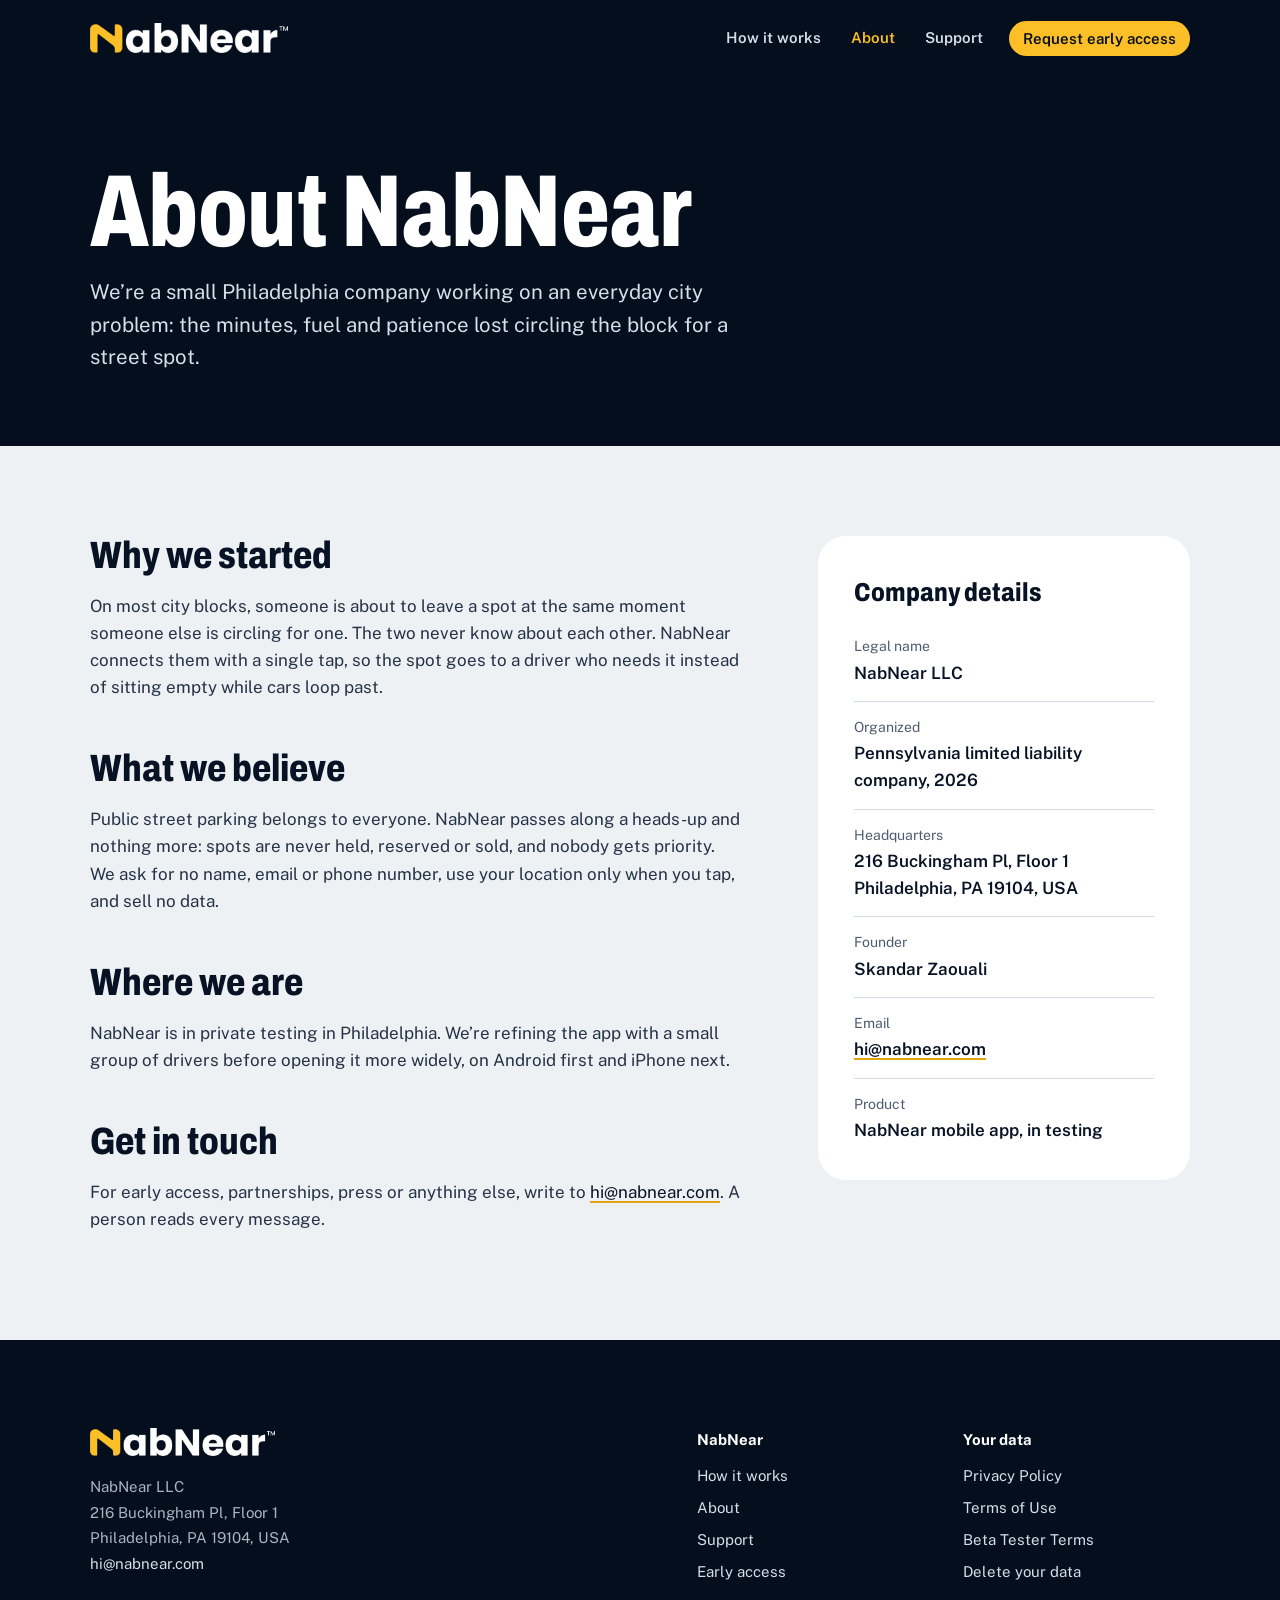
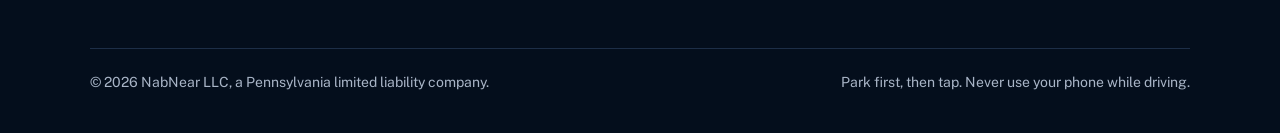
==== commit 0be3a3bc: "New logo Co-Authored-By: Claude Opus 5.5 <noreply@anthropic.com>" ====
--- a/about/index.html
+++ b/about/index.html
@@ -9,7 +9,7 @@
 </head><body>
 <a class="skip" href="#main">Skip to content</a>
 <header class="site-head"><div class="wrap">
-<a href="/" class="brand" aria-label="NabNear home"><img src="/assets/logo-white.png" alt="NabNear" width="222" height="30"></a>
+<a href="/" class="brand" aria-label="NabNear home"><img src="/assets/logo-white.png" alt="NabNear" width="198" height="30"></a>
 <nav class="nav" aria-label="Main"><a href="/how-it-works/">How it works</a><a href="/about/" aria-current="page">About</a><a href="/support/">Support</a><a class="btn btn-curb btn-sm" href="/#early">Request early access</a></nav>
 <details class="menu"><summary>Menu</summary><div class="menu-panel"><a href="/">Home</a><a href="/how-it-works/">How it works</a><a href="/about/" aria-current="page">About</a><a href="/support/">Support</a><a href="/#early">Request early access</a></div></details>
 </div></header>
@@ -38,7 +38,7 @@
 </main>
 <footer class="site-foot"><div class="wrap">
 <div class="foot-grid">
-<div><img src="/assets/logo-white.png" alt="NabNear" width="207" height="28">
+<div><img src="/assets/logo-white.png" alt="NabNear" width="185" height="28">
 <address>NabNear LLC<br>216 Buckingham Pl, Floor 1<br>Philadelphia, PA 19104, USA<br><a href="mailto:hi@nabnear.com">hi@nabnear.com</a></address></div>
 <div><h2>NabNear</h2><ul><li><a href="/how-it-works/">How it works</a></li><li><a href="/about/">About</a></li><li><a href="/support/">Support</a></li><li><a href="/#early">Early access</a></li></ul></div>
 <div><h2>Your data</h2><ul><li><a href="/privacy/">Privacy Policy</a></li><li><a href="/terms/">Terms of Use</a></li><li><a href="/beta-terms/">Beta Tester Terms</a></li><li><a href="/delete/">Delete your data</a></li></ul></div>
--- a/assets/site.css
+++ b/assets/site.css
@@ -147,6 +147,7 @@
 .early-form .field{display:grid;gap:6px;margin:0;padding:0;border:0;min-width:0}
 .early-form label,.early-form legend{font-weight:700;font-size:15px;padding:0;color:#fff}
 .early-form label span{color:var(--curb)}
+.early-form legend span{color:var(--curb)}
 .early-form legend{margin-bottom:6px}
 .early-form input[type=text],.early-form input[type=email]{font:inherit;font-size:16px;color:#fff;background:var(--asphalt);border:2px solid var(--lane);border-radius:12px;padding:12px 14px;width:100%;transition:border-color .15s}
 .early-form input::placeholder{color:var(--mist);opacity:.8}
@@ -163,6 +164,7 @@
 .early-form .agree input:focus-visible{outline:2px solid var(--curb);outline-offset:2px}
 .early-form button{justify-self:start;cursor:pointer;margin-top:4px}
 .early-form button:disabled{opacity:.7;cursor:default}
+.early-form .ea-note{font-size:13px;color:var(--mist);margin:6px 0 0}
 .early-form .ea-fine{font-size:13px;color:var(--mist);margin:0}
 .ea-status{font-weight:700;margin:0;color:var(--curb)}
 .early-form [hidden]{display:none!important}
